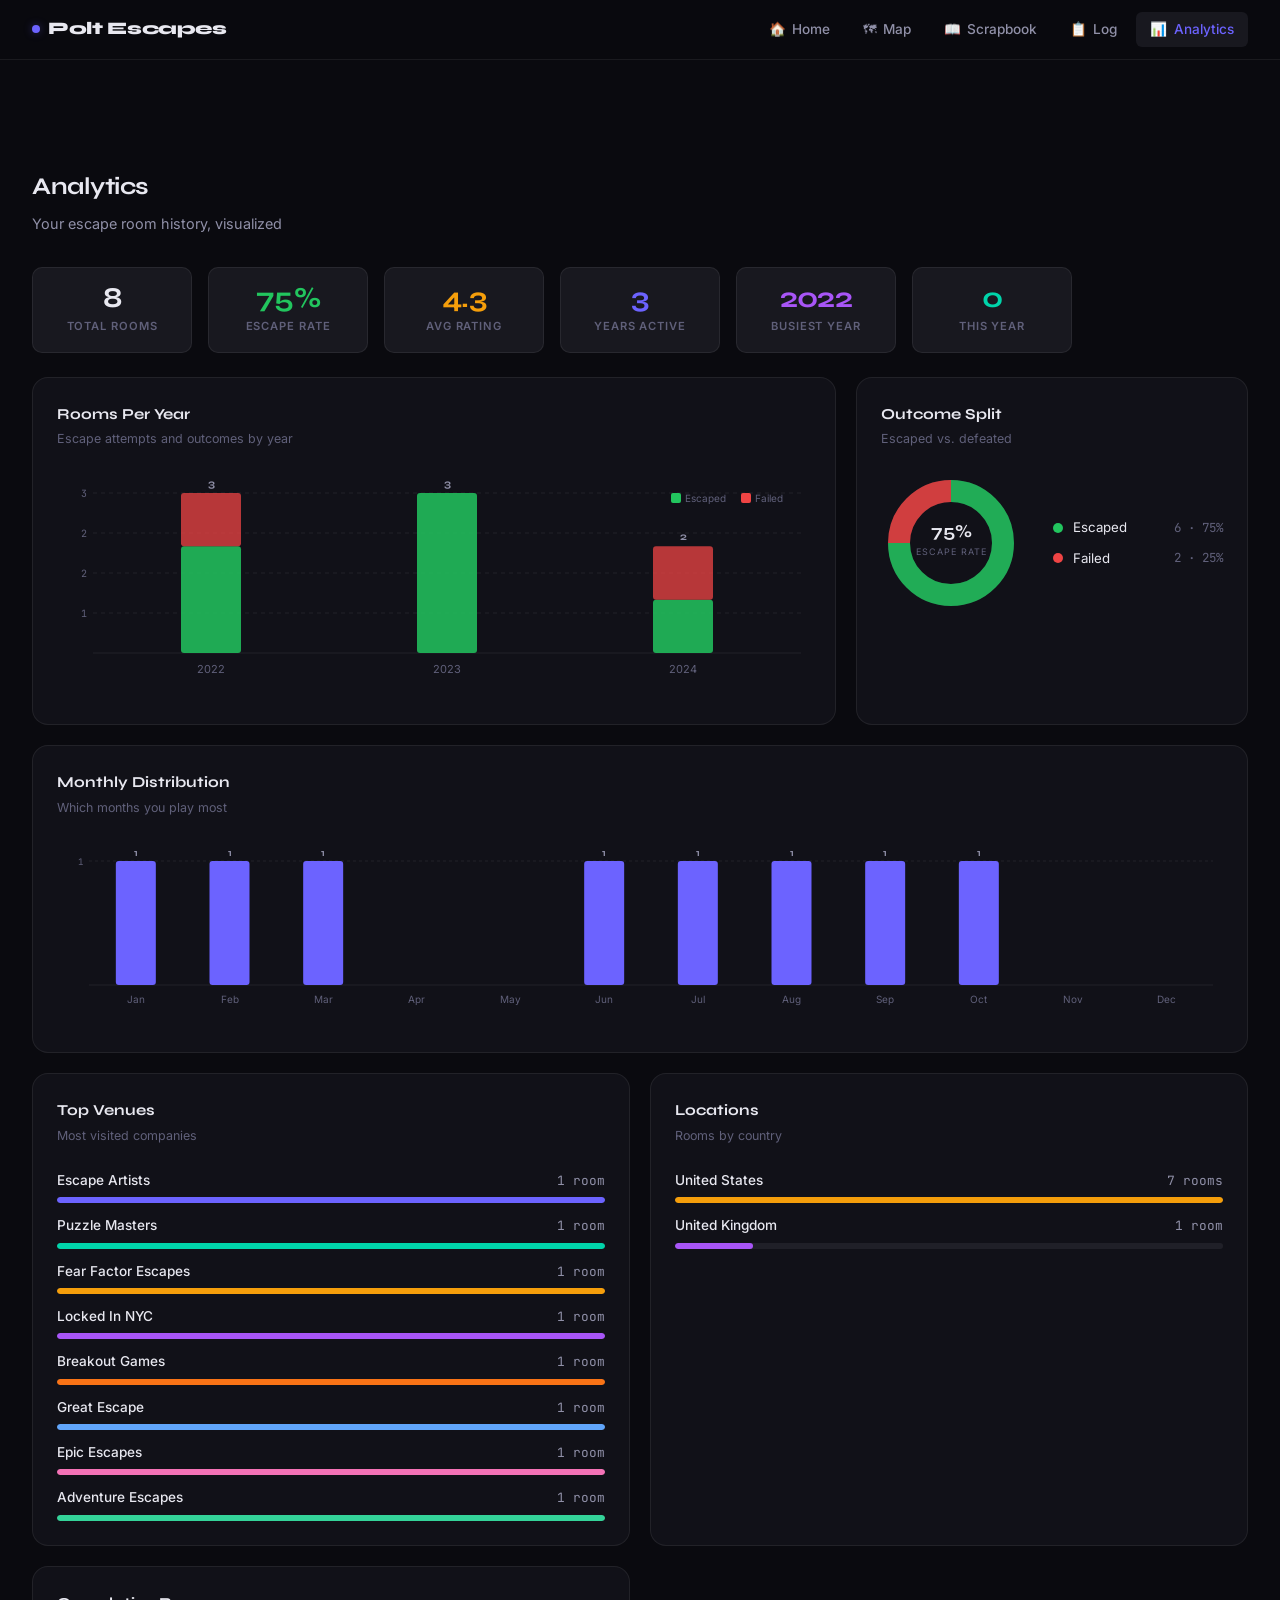
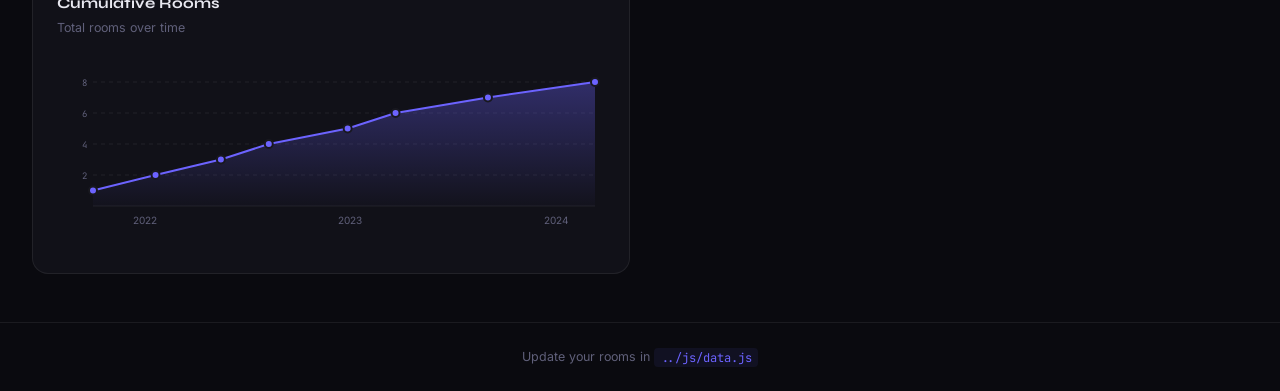
==== pages/analytics.html @ 58a402a4 "Tweak Difficulty" ====
<!DOCTYPE html>
<html lang="en">
<head>
  <meta charset="UTF-8">
  <meta name="viewport" content="width=device-width, initial-scale=1.0">
  <title>Analytics — The Escape Logs</title>
  <link rel="stylesheet" href="../css/style.css">
  <style>
    /* ── Layout ── */
    .analytics-grid {
      display: grid;
      grid-template-columns: repeat(12, 1fr);
      gap: 1.25rem;
    }

    .col-6  { grid-column: span 6; }
    .col-4  { grid-column: span 4; }
    .col-8  { grid-column: span 8; }
    .col-12 { grid-column: span 12; }

    @media (max-width: 960px) {
      .col-6, .col-4, .col-8 { grid-column: span 12; }
    }

    /* ── Chart card ── */
    .chart-card {
      background: var(--bg-1);
      border: 1px solid var(--border);
      border-radius: var(--radius-lg);
      padding: 1.5rem;
      overflow: hidden;
    }

    .chart-card-header {
      margin-bottom: 1.5rem;
    }

    .chart-card-title {
      font-family: 'Syne', sans-serif;
      font-size: 0.95rem;
      font-weight: 700;
      color: var(--text);
      margin-bottom: 0.2rem;
    }

    .chart-card-sub {
      font-size: 0.78rem;
      color: var(--text-3);
    }

    /* ── SVG charts ── */
    .chart-svg {
      width: 100%;
      overflow: visible;
    }

    /* ── Bar chart ── */
    .bar-group rect {
      transition: opacity 0.15s;
      cursor: pointer;
    }
    .bar-group:hover rect { opacity: 0.75; }

    /* ── Horizontal bar chart (rankings) ── */
    .rank-list { display: flex; flex-direction: column; gap: 0.75rem; }

    .rank-item { display: flex; flex-direction: column; gap: 0.35rem; }

    .rank-label-row {
      display: flex;
      justify-content: space-between;
      align-items: baseline;
    }

    .rank-name {
      font-size: 0.85rem;
      font-weight: 500;
      color: var(--text);
      white-space: nowrap;
      overflow: hidden;
      text-overflow: ellipsis;
      max-width: 70%;
    }

    .rank-value {
      font-family: 'JetBrains Mono', monospace;
      font-size: 0.8rem;
      color: var(--text-2);
      flex-shrink: 0;
    }

    .rank-track {
      height: 6px;
      background: var(--bg-3);
      border-radius: 99px;
      overflow: hidden;
    }

    .rank-fill {
      height: 100%;
      border-radius: 99px;
      transition: width 0.6s cubic-bezier(0.4, 0, 0.2, 1);
    }

    /* ── Stat highlight ── */
    .highlight-grid {
      display: grid;
      grid-template-columns: repeat(auto-fill, minmax(140px, 1fr));
      gap: 1rem;
    }

    .highlight-cell {
      background: var(--bg-2);
      border: 1px solid var(--border);
      border-radius: var(--radius);
      padding: 1rem;
      text-align: center;
    }

    .highlight-num {
      font-family: 'Syne', sans-serif;
      font-size: 1.8rem;
      font-weight: 700;
      letter-spacing: -0.03em;
      line-height: 1;
      margin-bottom: 0.3rem;
    }

    .highlight-label {
      font-size: 0.7rem;
      font-weight: 600;
      letter-spacing: 0.08em;
      text-transform: uppercase;
      color: var(--text-3);
    }

    /* ── Tooltip ── */
    .chart-tooltip {
      position: fixed;
      pointer-events: none;
      background: var(--bg-2);
      border: 1px solid var(--border-hi);
      border-radius: 8px;
      padding: 0.5rem 0.8rem;
      font-size: 0.8rem;
      color: var(--text);
      z-index: 9999;
      opacity: 0;
      transition: opacity 0.1s;
      white-space: nowrap;
      box-shadow: 0 8px 24px rgba(0,0,0,0.5);
    }

    .chart-tooltip.visible { opacity: 1; }
    .chart-tooltip .tt-label { color: var(--text-3); font-size: 0.72rem; margin-bottom: 0.2rem; }
    .chart-tooltip .tt-val { font-family: 'Syne', sans-serif; font-weight: 700; font-size: 1rem; }

    /* ── Donut chart ── */
    .donut-wrap {
      display: flex;
      align-items: center;
      gap: 2rem;
      flex-wrap: wrap;
    }

    .donut-svg { flex-shrink: 0; }

    .donut-legend { display: flex; flex-direction: column; gap: 0.6rem; flex: 1; }

    .legend-row {
      display: flex;
      align-items: center;
      gap: 0.6rem;
      font-size: 0.83rem;
    }

    .legend-dot {
      width: 10px; height: 10px;
      border-radius: 50%;
      flex-shrink: 0;
    }

    .legend-name { color: var(--text); flex: 1; }
    .legend-pct  { color: var(--text-3); font-family: 'JetBrains Mono', monospace; font-size: 0.78rem; }

    /* ── Heatmap ── */
    .heatmap-wrap { overflow-x: auto; }

    .heatmap-grid {
      display: grid;
      grid-template-columns: repeat(12, 1fr);
      gap: 6px;
    }

    .heatmap-cell {
      aspect-ratio: 1;
      border-radius: 4px;
      display: flex;
      align-items: center;
      justify-content: center;
      font-size: 0.65rem;
      font-weight: 600;
      color: transparent;
      transition: transform 0.15s;
      cursor: default;
      position: relative;
    }

    .heatmap-cell:hover { transform: scale(1.15); z-index: 2; }

    .heatmap-months {
      display: grid;
      grid-template-columns: repeat(12, 1fr);
      gap: 6px;
      margin-bottom: 0.5rem;
    }

    .heatmap-month-label {
      font-size: 0.65rem;
      font-weight: 600;
      letter-spacing: 0.05em;
      text-transform: uppercase;
      color: var(--text-3);
      text-align: center;
    }

    /* ── Streak ── */
    .streak-row {
      display: flex;
      gap: 0.4rem;
      align-items: center;
      flex-wrap: wrap;
      margin-top: 0.5rem;
    }

    .streak-badge {
      font-family: 'Syne', sans-serif;
      font-size: 1.5rem;
      font-weight: 700;
    }

    /* ── Line / area chart tooltip circles ── */
    .dot-hover {
      cursor: pointer;
      transition: r 0.1s;
    }
  </style>
</head>
<body>
<div class="page">
  <div style="padding-top:var(--nav-h);"></div>

  <div class="container">
    <section class="section">
      <div style="margin-bottom: 2rem;">
        <div class="section-title">Analytics</div>
        <div class="section-sub">Your escape room history, visualized</div>
      </div>

      <!-- Highlight stats row -->
      <div class="highlight-grid" id="highlights" style="margin-bottom:1.5rem;"></div>

      <div class="analytics-grid">

        <!-- Rooms per year (bar) -->
        <div class="chart-card col-8">
          <div class="chart-card-header">
            <div class="chart-card-title">Rooms Per Year</div>
            <div class="chart-card-sub">Escape attempts and outcomes by year</div>
          </div>
          <svg id="chart-year" class="chart-svg" height="220"></svg>
        </div>

        <!-- Outcome donut -->
        <div class="chart-card col-4">
          <div class="chart-card-header">
            <div class="chart-card-title">Outcome Split</div>
            <div class="chart-card-sub">Escaped vs. defeated</div>
          </div>
          <div class="donut-wrap" id="donut-wrap"></div>
        </div>

        <!-- Monthly distribution -->
        <div class="chart-card col-12">
          <div class="chart-card-header">
            <div class="chart-card-title">Monthly Distribution</div>
            <div class="chart-card-sub">Which months you play most</div>
          </div>
          <svg id="chart-month" class="chart-svg" height="180"></svg>
        </div>

        <!-- Top venues -->
        <div class="chart-card col-6">
          <div class="chart-card-header">
            <div class="chart-card-title">Top Venues</div>
            <div class="chart-card-sub">Most visited companies</div>
          </div>
          <div class="rank-list" id="rank-venues"></div>
        </div>

        <!-- Top countries -->
        <div class="chart-card col-6">
          <div class="chart-card-header">
            <div class="chart-card-title">Locations</div>
            <div class="chart-card-sub">Rooms by country</div>
          </div>
          <div class="rank-list" id="rank-countries"></div>
        </div>

        <!-- Difficulty breakdown -->
        <!-- <div class="chart-card col-6">
          <div class="chart-card-header">
            <div class="chart-card-title">Difficulty Breakdown</div>
            <div class="chart-card-sub">Escape rate by difficulty level</div>
          </div>
          <div id="diff-breakdown"></div>
        </div> -->

        <!-- Cumulative rooms area chart -->
        <div class="chart-card col-6">
          <div class="chart-card-header">
            <div class="chart-card-title">Cumulative Rooms</div>
            <div class="chart-card-sub">Total rooms over time</div>
          </div>
          <svg id="chart-cumulative" class="chart-svg" height="180"></svg>
        </div>

      </div>
    </section>
  </div>
</div>

<!-- Shared tooltip -->
<div class="chart-tooltip" id="tooltip">
  <div class="tt-label" id="tt-label"></div>
  <div class="tt-val" id="tt-val"></div>
</div>

<footer>
  Update your rooms in <code>../js/data.js</code>
</footer>

<script src="../js/data.js"></script>
<script src="../js/nav.js"></script>
<script src="../js/utils.js"></script>
<script>
injectNav('../');

/* ── Colour palette ── */
const C = {
  accent:  '#6c63ff',
  success: '#22c55e',
  fail:    '#ef4444',
  gold:    '#f59e0b',
  teal:    '#00d4aa',
  purple:  '#a855f7',
  orange:  '#f97316',
  bg2:     '#18181f',
  bg3:     '#202028',
  border:  'rgba(255,255,255,0.07)',
  text:    '#e8e8f0',
  text2:   '#9090a8',
  text3:   '#60607a',
};

const MONTH_NAMES = ['Jan','Feb','Mar','Apr','May','Jun','Jul','Aug','Sep','Oct','Nov','Dec'];
const DIFF_ORDER  = ['easy','medium','hard','expert'];
const DIFF_COLORS = { easy: C.success, medium: C.gold, hard: C.orange, expert: C.fail };

/* ── Tooltip helpers ── */
const tooltip = document.getElementById('tooltip');
const ttLabel = document.getElementById('tt-label');
const ttVal   = document.getElementById('tt-val');

function showTip(e, label, val) {
  ttLabel.textContent = label;
  ttVal.textContent   = val;
  tooltip.classList.add('visible');
  moveTip(e);
}

function moveTip(e) {
  const x = e.clientX + 14, y = e.clientY - 40;
  tooltip.style.left = x + 'px';
  tooltip.style.top  = y + 'px';
}

function hideTip() { tooltip.classList.remove('visible'); }

document.addEventListener('mousemove', e => { if (tooltip.classList.contains('visible')) moveTip(e); });

/* ── SVG helpers ── */
const SVG_NS = 'http://www.w3.org/2000/svg';
function el(tag, attrs = {}, parent) {
  const e = document.createElementNS(SVG_NS, tag);
  Object.entries(attrs).forEach(([k, v]) => e.setAttribute(k, v));
  if (parent) parent.appendChild(e);
  return e;
}

function svgText(parent, x, y, text, style = {}) {
  const t = el('text', { x, y, ...style }, parent);
  t.textContent = text;
  return t;
}

/* ── Derived data ── */
const sorted = [...ROOMS].sort((a, b) => a.date.localeCompare(b.date));

// Per year
const byYear = {};
sorted.forEach(r => {
  const y = r.date.slice(0, 4);
  if (!byYear[y]) byYear[y] = { total: 0, escaped: 0, failed: 0 };
  byYear[y].total++;
  byYear[y][r.outcome]++;
});
const years = Object.keys(byYear).sort();

// Per month (aggregate across all years)
const byMonth = Array(12).fill(0);
ROOMS.forEach(r => { byMonth[parseInt(r.date.slice(5, 7)) - 1]++; });

// Top venues
const byVenue = {};
ROOMS.forEach(r => { byVenue[r.venue] = (byVenue[r.venue] || 0) + 1; });
const topVenues = Object.entries(byVenue).sort((a, b) => b[1] - a[1]);

// Top countries
const byCountry = {};
ROOMS.forEach(r => { byCountry[r.country] = (byCountry[r.country] || 0) + 1; });
const topCountries = Object.entries(byCountry).sort((a, b) => b[1] - a[1]);

// Difficulty
const byDiff = {};
ROOMS.forEach(r => {
  const d = r.difficulty || 'unknown';
  if (!byDiff[d]) byDiff[d] = { total: 0, escaped: 0 };
  byDiff[d].total++;
  if (r.outcome === 'escaped') byDiff[d].escaped++;
});

// Cumulative
const cumulative = [];
let cum = 0;
sorted.forEach(r => { cum++; cumulative.push({ date: r.date, cum, name: r.name }); });

/* ── HIGHLIGHTS ── */
function buildHighlights() {
  const total   = ROOMS.length;
  const escaped = ROOMS.filter(r => r.outcome === 'escaped').length;
  const ratings = ROOMS.filter(r => r.rating);
  const avgR    = ratings.length
    ? (ratings.reduce((s, r) => s + r.rating, 0) / ratings.length).toFixed(1) : '—';
  const bestY   = years.reduce((b, y) => byYear[y].total > (byYear[b]?.total || 0) ? y : b, years[0]);
  const favVenue = topVenues[0]?.[0] || '—';
  const thisYear = byYear[new Date().getFullYear()]?.total || 0;

  document.getElementById('highlights').innerHTML = [
    { num: total,                    lbl: 'Total Rooms',    color: C.text },
    { num: `${Math.round(escaped/total*100)}%`, lbl: 'Escape Rate', color: C.success },
    { num: avgR,                     lbl: 'Avg Rating',     color: C.gold },
    { num: years.length,             lbl: 'Years Active',   color: C.accent },
    { num: bestY,                    lbl: 'Busiest Year',   color: C.purple },
    { num: thisYear,                 lbl: 'This Year',      color: C.teal },
  ].map(({ num, lbl, color }) => `
    <div class="highlight-cell">
      <div class="highlight-num" style="color:${color}">${num}</div>
      <div class="highlight-label">${lbl}</div>
    </div>
  `).join('');
}

/* ── ROOMS PER YEAR bar chart ── */
function buildYearChart() {
  const svg   = document.getElementById('chart-year');
  const W     = svg.parentElement.clientWidth - 48; // 1.5rem padding each side
  const H     = 220;
  const pad   = { top: 20, right: 10, bottom: 40, left: 36 };
  const inner = { w: W - pad.left - pad.right, h: H - pad.top - pad.bottom };

  svg.setAttribute('viewBox', `0 0 ${W} ${H}`);
  svg.innerHTML = '';

  const maxVal = Math.max(...Object.values(byYear).map(d => d.total));
  const bw     = Math.min(60, (inner.w / years.length) * 0.55);
  const gap    = inner.w / years.length;

  // Gridlines
  for (let i = 0; i <= 4; i++) {
    const y = pad.top + inner.h - (i / 4) * inner.h;
    el('line', { x1: pad.left, y1: y, x2: pad.left + inner.w, y2: y,
      stroke: C.border, 'stroke-width': 1, 'stroke-dasharray': i === 0 ? '' : '4 4' }, svg);
    if (i > 0) svgText(svg, pad.left - 6, y + 4,
      Math.round((i / 4) * maxVal),
      { fill: C.text3, 'font-size': 10, 'text-anchor': 'end', 'font-family': 'JetBrains Mono, monospace' });
  }

  // Bars
  years.forEach((year, i) => {
    const d   = byYear[year];
    const cx  = pad.left + gap * i + gap / 2;

    // Escaped bar
    const escH = (d.escaped / maxVal) * inner.h;
    const escY = pad.top + inner.h - escH;
    const escRect = el('rect', {
      x: cx - bw / 2, y: escY, width: bw, height: escH || 0,
      fill: C.success, rx: 3, opacity: 0.85,
    }, svg);

    // Failed overlay (stacked on top visually as a different-coloured top segment)
    if (d.failed > 0) {
      const failH = (d.failed / maxVal) * inner.h;
      const failY = escY - failH;
      const failRect = el('rect', {
        x: cx - bw / 2, y: failY, width: bw, height: failH,
        fill: C.fail, rx: 3, opacity: 0.75,
      }, svg);
      failRect.addEventListener('mouseenter', e => showTip(e, `${year} — Failed`, d.failed));
      failRect.addEventListener('mouseleave', hideTip);
    }

    // Total label
    svgText(svg, cx, escY - (d.failed > 0 ? (d.failed / maxVal) * inner.h : 0) - 6,
      d.total, { fill: C.text2, 'font-size': 11, 'text-anchor': 'middle', 'font-family': 'Syne, sans-serif', 'font-weight': 700 });

    // Year label
    svgText(svg, cx, pad.top + inner.h + 20, year,
      { fill: C.text3, 'font-size': 11, 'text-anchor': 'middle', 'font-family': 'Inter, sans-serif' });

    escRect.addEventListener('mouseenter', e => showTip(e, `${year}`, `${d.escaped} escaped · ${d.failed} failed`));
    escRect.addEventListener('mouseleave', hideTip);
  });

  // Legend
  const lx = pad.left + inner.w - 130;
  const ly = pad.top;
  el('rect', { x: lx, y: ly, width: 10, height: 10, fill: C.success, rx: 2 }, svg);
  svgText(svg, lx + 14, ly + 9, 'Escaped', { fill: C.text3, 'font-size': 10, 'font-family': 'Inter' });
  el('rect', { x: lx + 70, y: ly, width: 10, height: 10, fill: C.fail, rx: 2 }, svg);
  svgText(svg, lx + 84, ly + 9, 'Failed', { fill: C.text3, 'font-size': 10, 'font-family': 'Inter' });
}

/* ── OUTCOME DONUT ── */
function buildDonut() {
  const escaped = ROOMS.filter(r => r.outcome === 'escaped').length;
  const failed  = ROOMS.length - escaped;
  const total   = ROOMS.length;
  const size    = 140;
  const cx = size / 2, cy = size / 2, r = 52, stroke = 22;

  const slices = [
    { val: escaped, color: C.success, label: 'Escaped' },
    { val: failed,  color: C.fail,    label: 'Failed'  },
  ];

  const circ = 2 * Math.PI * r;
  let offset = -Math.PI / 2; // start at top

  let paths = '';
  slices.forEach(s => {
    const frac  = s.val / total;
    const angle = frac * 2 * Math.PI;
    const x1 = cx + r * Math.cos(offset);
    const y1 = cy + r * Math.sin(offset);
    const x2 = cx + r * Math.cos(offset + angle);
    const y2 = cy + r * Math.sin(offset + angle);
    const large = angle > Math.PI ? 1 : 0;
    const d = `M ${x1} ${y1} A ${r} ${r} 0 ${large} 1 ${x2} ${y2}`;

    paths += `<path d="${d}" fill="none" stroke="${s.color}" stroke-width="${stroke}"
      stroke-linecap="butt" opacity="0.85"
      onmouseenter="showTip(event,'${s.label}','${s.val} (${Math.round(frac*100)}%)')"
      onmouseleave="hideTip()" style="cursor:pointer"/>`;
    offset += angle;
  });

  const svg = `<svg class="donut-svg" width="${size}" height="${size}" viewBox="0 0 ${size} ${size}">
    <circle cx="${cx}" cy="${cy}" r="${r}" fill="none" stroke="${C.bg3}" stroke-width="${stroke}"/>
    ${paths}
    <text x="${cx}" y="${cy - 6}" text-anchor="middle" fill="${C.text}"
      font-family="Syne,sans-serif" font-size="18" font-weight="700">${Math.round(escaped/total*100)}%</text>
    <text x="${cx}" y="${cy + 12}" text-anchor="middle" fill="${C.text3}"
      font-family="Inter,sans-serif" font-size="9" letter-spacing="1">ESCAPE RATE</text>
  </svg>`;

  const legend = slices.map(s => `
    <div class="legend-row">
      <div class="legend-dot" style="background:${s.color}"></div>
      <span class="legend-name">${s.label}</span>
      <span class="legend-pct">${s.val} · ${Math.round(s.val/total*100)}%</span>
    </div>
  `).join('');

  document.getElementById('donut-wrap').innerHTML = svg + `<div class="donut-legend">${legend}</div>`;
}

/* ── MONTHLY DISTRIBUTION bar ── */
function buildMonthChart() {
  const svg   = document.getElementById('chart-month');
  const W     = svg.parentElement.clientWidth - 48;
  const H     = 180;
  const pad   = { top: 20, right: 10, bottom: 36, left: 32 };
  const inner = { w: W - pad.left - pad.right, h: H - pad.top - pad.bottom };

  svg.setAttribute('viewBox', `0 0 ${W} ${H}`);
  svg.innerHTML = '';

  const maxM = Math.max(...byMonth, 1);
  const bw   = Math.min(40, (inner.w / 12) * 0.65);
  const gap  = inner.w / 12;

  // Gridlines
  for (let i = 0; i <= maxM; i++) {
    const y = pad.top + inner.h - (i / maxM) * inner.h;
    el('line', { x1: pad.left, y1: y, x2: pad.left + inner.w, y2: y,
      stroke: C.border, 'stroke-width': 1, 'stroke-dasharray': i === 0 ? '' : '3 3' }, svg);
    if (i > 0) svgText(svg, pad.left - 6, y + 4, i,
      { fill: C.text3, 'font-size': 9, 'text-anchor': 'end', 'font-family': 'JetBrains Mono, monospace' });
  }

  byMonth.forEach((count, mi) => {
    const cx  = pad.left + gap * mi + gap / 2;
    const bh  = (count / maxM) * inner.h;
    const by_ = pad.top + inner.h - bh;

    // Gradient-style: more rooms = more saturated
    const alpha = 0.3 + 0.7 * (count / maxM);
    const rect  = el('rect', {
      x: cx - bw / 2, y: by_, width: bw, height: bh || 0,
      fill: C.accent, rx: 3, opacity: alpha,
    }, svg);

    if (count > 0) {
      svgText(svg, cx, by_ - 5, count,
        { fill: C.text2, 'font-size': 10, 'text-anchor': 'middle', 'font-family': 'Syne, sans-serif', 'font-weight': 700 });
    }

    svgText(svg, cx, pad.top + inner.h + 18, MONTH_NAMES[mi],
      { fill: C.text3, 'font-size': 10, 'text-anchor': 'middle', 'font-family': 'Inter, sans-serif' });

    rect.addEventListener('mouseenter', e => showTip(e, MONTH_NAMES[mi], `${count} room${count !== 1 ? 's' : ''}`));
    rect.addEventListener('mouseleave', hideTip);
  });
}

/* ── RANK LIST (venues + countries) ── */
function buildRankList(containerId, data, colorFn) {
  const max = data[0]?.[1] || 1;
  document.getElementById(containerId).innerHTML = data.slice(0, 8).map(([name, count], i) => {
    const pct  = (count / max) * 100;
    const color = colorFn(i, name);
    return `
    <div class="rank-item">
      <div class="rank-label-row">
        <span class="rank-name" title="${name}">${name}</span>
        <span class="rank-value">${count} room${count !== 1 ? 's' : ''}</span>
      </div>
      <div class="rank-track">
        <div class="rank-fill" style="width:${pct}%;background:${color};"></div>
      </div>
    </div>`;
  }).join('');
}

/* ── DIFFICULTY BREAKDOWN ── */
function buildDiffBreakdown() {
  const diffs = DIFF_ORDER.filter(d => byDiff[d]);

  document.getElementById('diff-breakdown').innerHTML = `
    <div style="display:flex;flex-direction:column;gap:1rem;">
      ${diffs.map(d => {
        const data   = byDiff[d];
        const rate   = Math.round((data.escaped / data.total) * 100);
        const color  = DIFF_COLORS[d];
        return `
        <div>
          <div style="display:flex;justify-content:space-between;align-items:center;margin-bottom:0.4rem;">
            <div style="display:flex;align-items:center;gap:0.6rem;">
              <span class="badge badge-diff-${d}">${d}</span>
              <span style="font-size:0.82rem;color:var(--text-2);">${data.total} room${data.total !== 1 ? 's' : ''}</span>
            </div>
            <span style="font-family:'JetBrains Mono',monospace;font-size:0.82rem;color:${color};">${rate}% escaped</span>
          </div>
          <div class="rank-track" style="height:8px;">
            <div class="rank-fill" style="width:${rate}%;background:${color};"></div>
          </div>
        </div>`;
      }).join('')}
    </div>`;
}

/* ── CUMULATIVE AREA CHART ── */
function buildCumulative() {
  if (cumulative.length < 2) return;

  const svg   = document.getElementById('chart-cumulative');
  const W     = svg.parentElement.clientWidth - 48;
  const H     = 180;
  const pad   = { top: 20, right: 10, bottom: 36, left: 36 };
  const inner = { w: W - pad.left - pad.right, h: H - pad.top - pad.bottom };

  svg.setAttribute('viewBox', `0 0 ${W} ${H}`);
  svg.innerHTML = '';

  const dates   = cumulative.map(p => new Date(p.date + 'T12:00:00').getTime());
  const minDate = dates[0], maxDate = dates[dates.length - 1];
  const maxCum  = cumulative[cumulative.length - 1].cum;
  const dateRange = maxDate - minDate || 1;

  function px(d) { return pad.left + ((d - minDate) / dateRange) * inner.w; }
  function py(v) { return pad.top + inner.h - (v / maxCum) * inner.h; }

  // Gridlines
  for (let i = 0; i <= 4; i++) {
    const y = pad.top + inner.h - (i / 4) * inner.h;
    el('line', { x1: pad.left, y1: y, x2: pad.left + inner.w, y2: y,
      stroke: C.border, 'stroke-width': 1, 'stroke-dasharray': i === 0 ? '' : '4 4' }, svg);
    if (i > 0) svgText(svg, pad.left - 6, y + 4,
      Math.round((i / 4) * maxCum),
      { fill: C.text3, 'font-size': 9, 'text-anchor': 'end', 'font-family': 'JetBrains Mono, monospace' });
  }

  // Area path
  const pts = cumulative.map((p, i) => `${px(dates[i])},${py(p.cum)}`).join(' ');
  const firstX = px(dates[0]), lastX = px(dates[dates.length - 1]);
  const baseY  = pad.top + inner.h;

  const areaD = `M ${firstX} ${baseY} L ${firstX} ${py(cumulative[0].cum)} L ${pts.split(' ').slice(1).join(' ')} L ${lastX} ${baseY} Z`;

  // Gradient def
  const defs = el('defs', {}, svg);
  const grad = el('linearGradient', { id: 'cumGrad', x1: 0, y1: 0, x2: 0, y2: 1 }, defs);
  el('stop', { offset: '0%',   'stop-color': C.accent, 'stop-opacity': 0.35 }, grad);
  el('stop', { offset: '100%', 'stop-color': C.accent, 'stop-opacity': 0.02 }, grad);

  el('path', { d: areaD, fill: 'url(#cumGrad)' }, svg);

  // Line
  const lineD = `M ${firstX} ${py(cumulative[0].cum)} L ${pts.split(' ').slice(1).join(' ')}`;
  el('path', { d: lineD, fill: 'none', stroke: C.accent, 'stroke-width': 2, 'stroke-linejoin': 'round' }, svg);

  // Dots + tooltips
  cumulative.forEach((p, i) => {
    const x = px(dates[i]), y = py(p.cum);
    const dot = el('circle', { cx: x, cy: y, r: 4, fill: C.accent, stroke: C.bg2, 'stroke-width': 2, class: 'dot-hover' }, svg);
    dot.addEventListener('mouseenter', e => showTip(e, p.name, `Room #${p.cum} · ${formatDate(p.date)}`));
    dot.addEventListener('mouseleave', hideTip);
  });

  // X-axis year labels
  years.forEach(year => {
    const yearDate = new Date(`${year}-06-15`).getTime();
    if (yearDate < minDate || yearDate > maxDate) return;
    const x = px(yearDate);
    svgText(svg, x, pad.top + inner.h + 18, year,
      { fill: C.text3, 'font-size': 10, 'text-anchor': 'middle', 'font-family': 'Inter, sans-serif' });
  });
}

/* ── Color functions for rank lists ── */
const PALETTE = [C.accent, C.teal, C.gold, C.purple, C.orange, '#60a5fa', '#f472b6', '#34d399'];
function colorByIndex(i) { return PALETTE[i % PALETTE.length]; }

/* ── Build everything ── */
function buildAll() {
  buildHighlights();
  buildYearChart();
  buildDonut();
  buildMonthChart();
  buildRankList('rank-venues',    topVenues,    i => colorByIndex(i));
  buildRankList('rank-countries', topCountries, i => colorByIndex(i + 2));
  // buildDiffBreakdown();
  buildCumulative();
}

buildAll();

// Redraw SVG charts on resize
let resizeTimer;
window.addEventListener('resize', () => {
  clearTimeout(resizeTimer);
  resizeTimer = setTimeout(() => {
    buildYearChart();
    buildMonthChart();
    buildCumulative();
  }, 150);
});
</script>
</body>
</html>
---- css/style.css ----
@import url('https://fonts.googleapis.com/css2?family=Inter:wght@300;400;500;600;700&family=Syne:wght@600;700;800&family=JetBrains+Mono:wght@400;500&display=swap');

/* ===================== TOKENS ===================== */
:root {
  --bg:          #0a0a0f;
  --bg-1:        #111118;
  --bg-2:        #18181f;
  --bg-3:        #202028;
  --border:      rgba(255,255,255,0.07);
  --border-hi:   rgba(255,255,255,0.14);
  --text:        #e8e8f0;
  --text-2:      #9090a8;
  --text-3:      #60607a;
  --accent:      #6c63ff;
  --accent-glow: rgba(108,99,255,0.35);
  --accent-2:    #00d4aa;
  --success:     #22c55e;
  --fail:        #ef4444;
  --gold:        #f59e0b;
  --nav-h:       60px;
  --radius:      10px;
  --radius-lg:   16px;
  --transition:  0.18s ease;
}

/* ===================== RESET ===================== */
*, *::before, *::after { box-sizing: border-box; margin: 0; padding: 0; }
html { scroll-behavior: smooth; }
body {
  background: var(--bg);
  color: var(--text);
  font-family: 'Inter', system-ui, sans-serif;
  font-size: 15px;
  line-height: 1.6;
  min-height: 100vh;
  -webkit-font-smoothing: antialiased;
}
a { color: inherit; text-decoration: none; }
img { display: block; max-width: 100%; }
button { cursor: pointer; font-family: inherit; }

/* ===================== SCROLLBAR ===================== */
::-webkit-scrollbar { width: 6px; height: 6px; }
::-webkit-scrollbar-track { background: var(--bg-1); }
::-webkit-scrollbar-thumb { background: var(--bg-3); border-radius: 99px; }

/* ===================== NAV ===================== */
.nav {
  position: fixed;
  top: 0; left: 0; right: 0;
  height: var(--nav-h);
  background: rgba(10,10,15,0.85);
  backdrop-filter: blur(16px);
  -webkit-backdrop-filter: blur(16px);
  border-bottom: 1px solid var(--border);
  z-index: 1000;
  display: flex;
  align-items: center;
  padding: 0 2rem;
  gap: 2rem;
}

.nav-logo {
  font-family: 'Syne', sans-serif;
  font-weight: 800;
  font-size: 1.1rem;
  letter-spacing: -0.02em;
  color: var(--text);
  display: flex;
  align-items: center;
  gap: 0.5rem;
  margin-right: auto;
}

.nav-logo .dot {
  width: 8px; height: 8px;
  border-radius: 50%;
  background: var(--accent);
  box-shadow: 0 0 8px var(--accent-glow);
}

.nav-links {
  display: flex;
  gap: 0.25rem;
  list-style: none;
}

.nav-links a {
  display: flex;
  align-items: center;
  gap: 0.4rem;
  padding: 0.4rem 0.9rem;
  border-radius: 6px;
  font-size: 0.85rem;
  font-weight: 500;
  color: var(--text-2);
  transition: color var(--transition), background var(--transition);
}

.nav-links a:hover,
.nav-links a.active {
  color: var(--text);
  background: var(--bg-2);
}

.nav-links a.active {
  color: var(--accent);
}

/* ===================== PAGE WRAPPER ===================== */
.page {
  padding-top: var(--nav-h);
  min-height: 100vh;
}

/* ===================== HERO ===================== */
.hero {
  padding: 5rem 2rem 3rem;
  text-align: center;
  position: relative;
  overflow: hidden;
}

.hero::before {
  content: '';
  position: absolute;
  top: -100px; left: 50%; transform: translateX(-50%);
  width: 600px; height: 400px;
  background: radial-gradient(ellipse, rgba(108,99,255,0.12) 0%, transparent 70%);
  pointer-events: none;
}

.hero-eyebrow {
  display: inline-flex;
  align-items: center;
  gap: 0.5rem;
  font-size: 0.75rem;
  font-weight: 600;
  letter-spacing: 0.12em;
  text-transform: uppercase;
  color: var(--accent);
  margin-bottom: 1.2rem;
  padding: 0.3rem 0.8rem;
  border: 1px solid rgba(108,99,255,0.3);
  border-radius: 99px;
  background: rgba(108,99,255,0.06);
}

.hero h1 {
  font-family: 'Syne', sans-serif;
  font-weight: 800;
  font-size: clamp(2.5rem, 7vw, 5rem);
  letter-spacing: -0.03em;
  line-height: 1.05;
  background: linear-gradient(135deg, #fff 0%, #9090c8 100%);
  -webkit-background-clip: text;
  -webkit-text-fill-color: transparent;
  background-clip: text;
  margin-bottom: 1rem;
}

.hero p {
  font-size: 1.05rem;
  color: var(--text-2);
  max-width: 480px;
  margin: 0 auto 2.5rem;
}

/* ===================== STATS ROW ===================== */
.stats-row {
  display: flex;
  justify-content: center;
  gap: 1px;
  background: var(--border);
  border: 1px solid var(--border);
  border-radius: var(--radius-lg);
  overflow: hidden;
  max-width: 800px;
  margin: 0 auto;
}

.stat-cell {
  flex: 1;
  padding: 1.2rem 1rem;
  text-align: center;
  background: var(--bg-1);
  min-width: 100px;
}

.stat-cell .num {
  font-family: 'Syne', sans-serif;
  font-size: 2rem;
  font-weight: 700;
  letter-spacing: -0.03em;
  color: var(--text);
  line-height: 1;
  margin-bottom: 0.2rem;
}

.stat-cell .num.accent { color: var(--accent); }
.stat-cell .num.success { color: var(--success); }
.stat-cell .num.fail { color: var(--fail); }

.stat-cell .lbl {
  font-size: 0.7rem;
  font-weight: 500;
  letter-spacing: 0.08em;
  text-transform: uppercase;
  color: var(--text-3);
}

/* ===================== CONTAINER ===================== */
.container {
  max-width: 1280px;
  margin: 0 auto;
  padding: 0 2rem;
}

/* ===================== SECTION ===================== */
.section { padding: 3rem 0; }

.section-title {
  font-family: 'Syne', sans-serif;
  font-size: 1.5rem;
  font-weight: 700;
  letter-spacing: -0.02em;
  color: var(--text);
  margin-bottom: 0.35rem;
}

.section-sub {
  font-size: 0.9rem;
  color: var(--text-2);
  margin-bottom: 2rem;
}

/* ===================== CARDS ===================== */
.card {
  background: var(--bg-1);
  border: 1px solid var(--border);
  border-radius: var(--radius-lg);
  overflow: hidden;
  transition: border-color var(--transition), transform var(--transition), box-shadow var(--transition);
}

.card:hover {
  border-color: var(--border-hi);
  transform: translateY(-2px);
  box-shadow: 0 12px 40px rgba(0,0,0,0.4);
}

.card-img {
  width: 100%; height: 180px;
  object-fit: cover;
  background: var(--bg-3);
  display: flex;
  align-items: center;
  justify-content: center;
  font-size: 2.5rem;
  color: var(--text-3);
  letter-spacing: 0;
}

.card-content { padding: 1.2rem; }

.card-meta {
  display: flex;
  align-items: center;
  gap: 0.5rem;
  margin-bottom: 0.6rem;
  flex-wrap: wrap;
}

.card-title-text {
  font-weight: 600;
  font-size: 1rem;
  margin-bottom: 0.15rem;
  color: var(--text);
}

.card-venue {
  font-size: 0.82rem;
  color: var(--text-2);
  margin-bottom: 0.8rem;
}

.card-review {
  font-size: 0.85rem;
  color: var(--text-2);
  line-height: 1.55;
  margin-bottom: 0.8rem;
  display: -webkit-box;
  -webkit-line-clamp: 3;
  -webkit-box-orient: vertical;
  overflow: hidden;
}

.card-crew {
  font-size: 0.78rem;
  color: var(--text-3);
}

/* ===================== BADGES ===================== */
.badge {
  display: inline-flex;
  align-items: center;
  gap: 0.25rem;
  font-size: 0.68rem;
  font-weight: 600;
  letter-spacing: 0.06em;
  text-transform: uppercase;
  padding: 0.2rem 0.55rem;
  border-radius: 99px;
  border: 1px solid transparent;
  line-height: 1.4;
}

.badge-escaped {
  color: var(--success);
  background: rgba(34,197,94,0.1);
  border-color: rgba(34,197,94,0.2);
}

.badge-failed {
  color: var(--fail);
  background: rgba(239,68,68,0.1);
  border-color: rgba(239,68,68,0.2);
}

.badge-time {
  color: var(--text-2);
  background: var(--bg-3);
  border-color: var(--border);
  font-family: 'JetBrains Mono', monospace;
  font-size: 0.7rem;
}

.badge-diff-easy   { color: var(--success); background: rgba(34,197,94,0.08); border-color: rgba(34,197,94,0.15); }
.badge-diff-medium { color: var(--gold);    background: rgba(245,158,11,0.08); border-color: rgba(245,158,11,0.15); }
.badge-diff-hard   { color: #f97316;        background: rgba(249,115,22,0.08); border-color: rgba(249,115,22,0.15); }
.badge-diff-expert { color: var(--fail);    background: rgba(239,68,68,0.08);  border-color: rgba(239,68,68,0.15); }

.badge-loc {
  color: var(--accent);
  background: rgba(108,99,255,0.08);
  border-color: rgba(108,99,255,0.2);
}

/* ===================== STARS ===================== */
.stars { color: var(--gold); font-size: 0.8rem; letter-spacing: 0.05em; }
.stars .off { color: var(--bg-3); }

/* ===================== FILTERS ===================== */
.filters-bar {
  display: flex;
  gap: 0.75rem;
  flex-wrap: wrap;
  align-items: center;
  padding: 1rem 1.25rem;
  background: var(--bg-1);
  border: 1px solid var(--border);
  border-radius: var(--radius);
  margin-bottom: 1.5rem;
}

.filter-group {
  display: flex;
  align-items: center;
  gap: 0.5rem;
}

.filter-label {
  font-size: 0.72rem;
  font-weight: 600;
  letter-spacing: 0.08em;
  text-transform: uppercase;
  color: var(--text-3);
  white-space: nowrap;
}

.filter-input,
.filter-select {
  background: var(--bg-2);
  border: 1px solid var(--border);
  border-radius: 6px;
  color: var(--text);
  font-family: 'Inter', sans-serif;
  font-size: 0.85rem;
  padding: 0.4rem 0.7rem;
  outline: none;
  transition: border-color var(--transition);
  appearance: none;
}

.filter-select {
  padding-right: 1.8rem;
  background-image: url("data:image/svg+xml,%3Csvg xmlns='http://www.w3.org/2000/svg' width='10' height='6'%3E%3Cpath d='M0 0l5 6 5-6z' fill='%2360607a'/%3E%3C/svg%3E");
  background-repeat: no-repeat;
  background-position: right 0.6rem center;
  cursor: pointer;
}

.filter-input:focus, .filter-select:focus {
  border-color: var(--accent);
  box-shadow: 0 0 0 3px var(--accent-glow);
}

.filter-input { min-width: 200px; }

.filter-count {
  margin-left: auto;
  font-size: 0.78rem;
  color: var(--text-3);
  font-variant-numeric: tabular-nums;
}

/* ===================== TABLE ===================== */
.table-wrap { overflow-x: auto; border-radius: var(--radius); border: 1px solid var(--border); }

table { width: 100%; border-collapse: collapse; }

thead {
  background: var(--bg-2);
  border-bottom: 1px solid var(--border);
}

th {
  font-size: 0.7rem;
  font-weight: 600;
  letter-spacing: 0.1em;
  text-transform: uppercase;
  color: var(--text-3);
  padding: 0.75rem 1.1rem;
  text-align: left;
  white-space: nowrap;
  cursor: pointer;
  user-select: none;
  transition: color var(--transition);
}

th:hover { color: var(--text); }
th.sort-asc::after  { content: '  ↑'; }
th.sort-desc::after { content: '  ↓'; }

td {
  padding: 0.85rem 1.1rem;
  border-bottom: 1px solid var(--border);
  font-size: 0.9rem;
  vertical-align: middle;
}

tr:last-child td { border-bottom: none; }
tr:hover td { background: rgba(255,255,255,0.02); }

.td-room strong { display: block; font-weight: 500; margin-bottom: 0.1rem; }
.td-room span { font-size: 0.8rem; color: var(--text-2); font-style: italic; }
.td-date { font-family: 'JetBrains Mono', monospace; font-size: 0.8rem; color: var(--text-2); white-space: nowrap; }
.td-loc { font-size: 0.82rem; color: var(--text-2); }
.td-time { font-family: 'JetBrains Mono', monospace; font-size: 0.82rem; }

/* ===================== GRID LAYOUTS ===================== */
.grid-3 {
  display: grid;
  grid-template-columns: repeat(auto-fill, minmax(300px, 1fr));
  gap: 1.25rem;
}

/* ===================== EMPTY STATE ===================== */
.empty {
  text-align: center;
  padding: 4rem 2rem;
  color: var(--text-3);
}

.empty .icon { font-size: 2.5rem; margin-bottom: 1rem; opacity: 0.4; }
.empty p { font-size: 0.9rem; }

/* ===================== CHIP TAGS ===================== */
.tags { display: flex; gap: 0.4rem; flex-wrap: wrap; }

/* ===================== DIVIDER ===================== */
.divider {
  border: none;
  border-top: 1px solid var(--border);
  margin: 2.5rem 0;
}

/* ===================== FOOTER ===================== */
footer {
  border-top: 1px solid var(--border);
  padding: 1.5rem 2rem;
  text-align: center;
  font-size: 0.78rem;
  color: var(--text-3);
}

footer code {
  font-family: 'JetBrains Mono', monospace;
  color: var(--accent);
  background: rgba(108,99,255,0.08);
  padding: 0.1rem 0.4rem;
  border-radius: 4px;
  font-size: 0.75rem;
}

/* ===================== RESPONSIVE ===================== */
@media (max-width: 680px) {
  .nav-links a span { display: none; }
  .hero { padding: 3.5rem 1.25rem 2rem; }
  .stats-row { flex-wrap: wrap; }
  .stat-cell { min-width: 80px; }
  .container { padding: 0 1.25rem; }
  .filters-bar { flex-direction: column; align-items: flex-start; }
  .filter-input { min-width: 0; width: 100%; }
  .filter-count { margin-left: 0; }
}
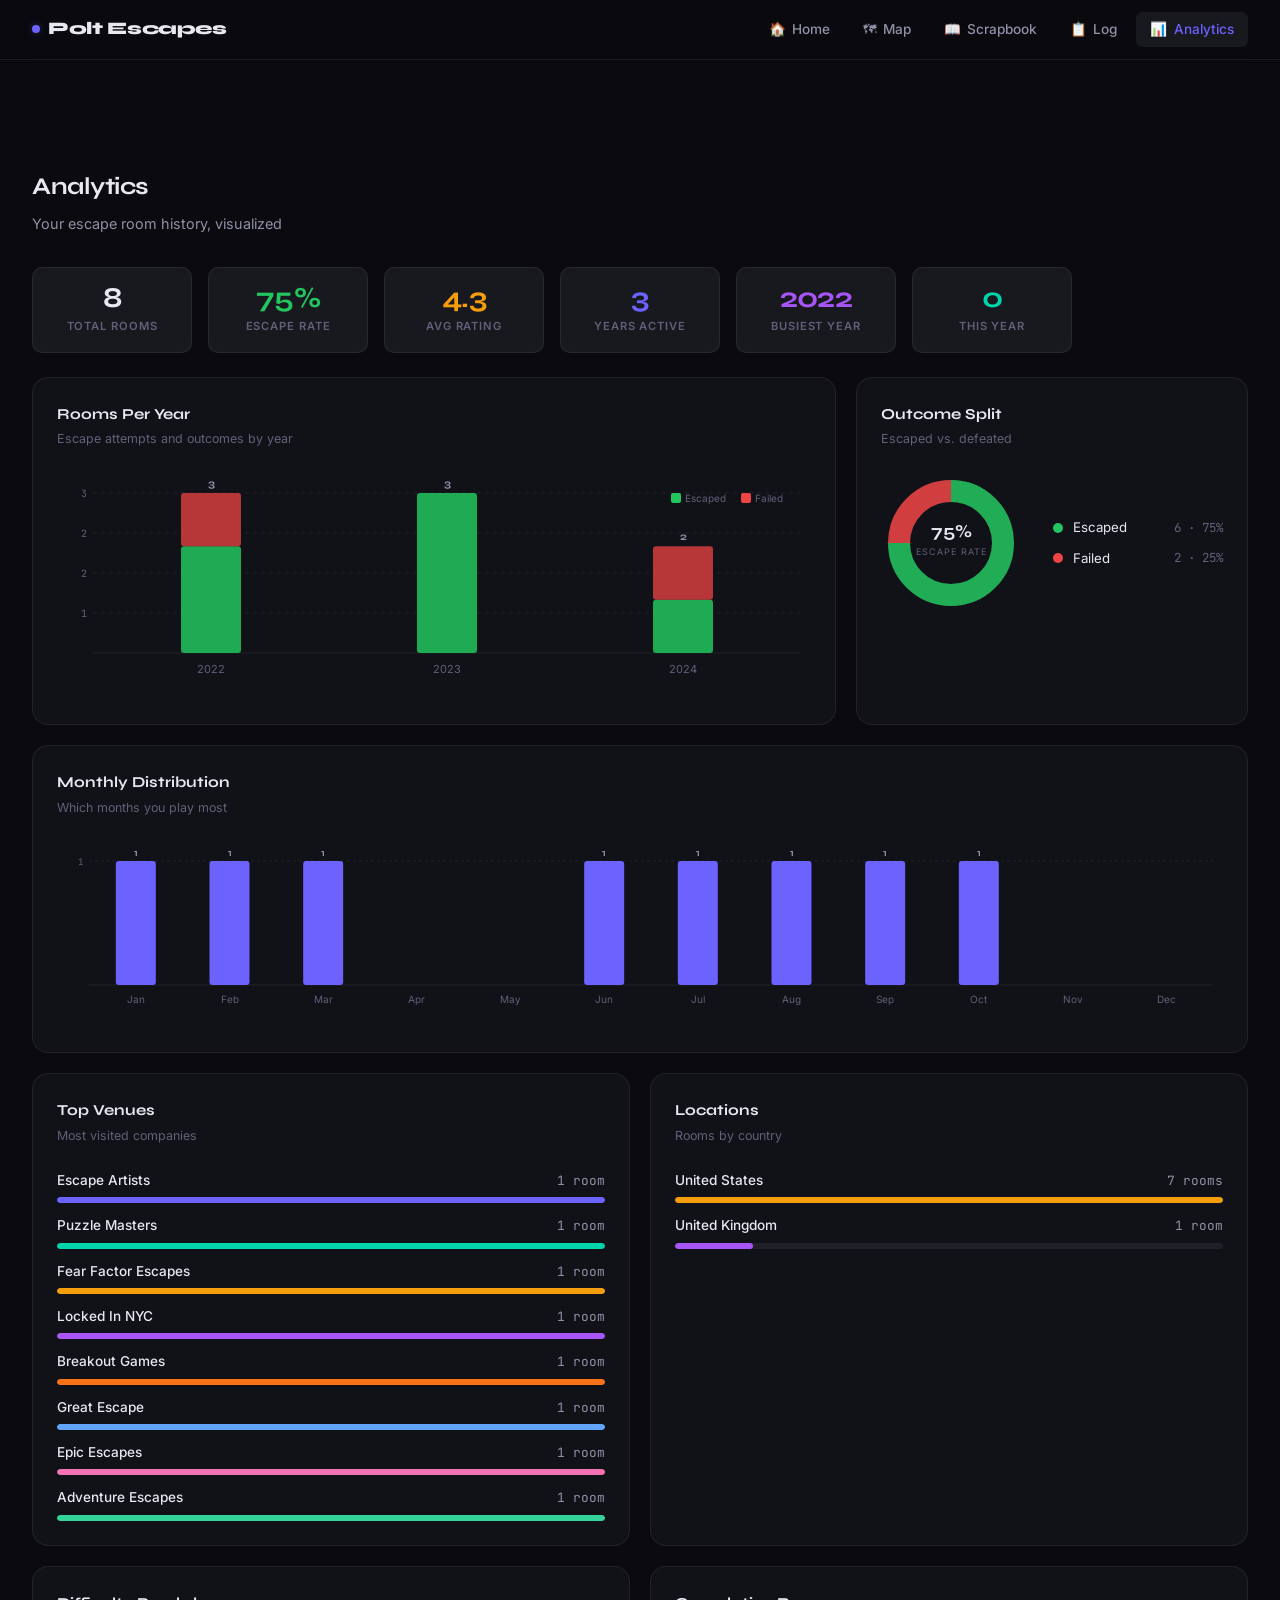
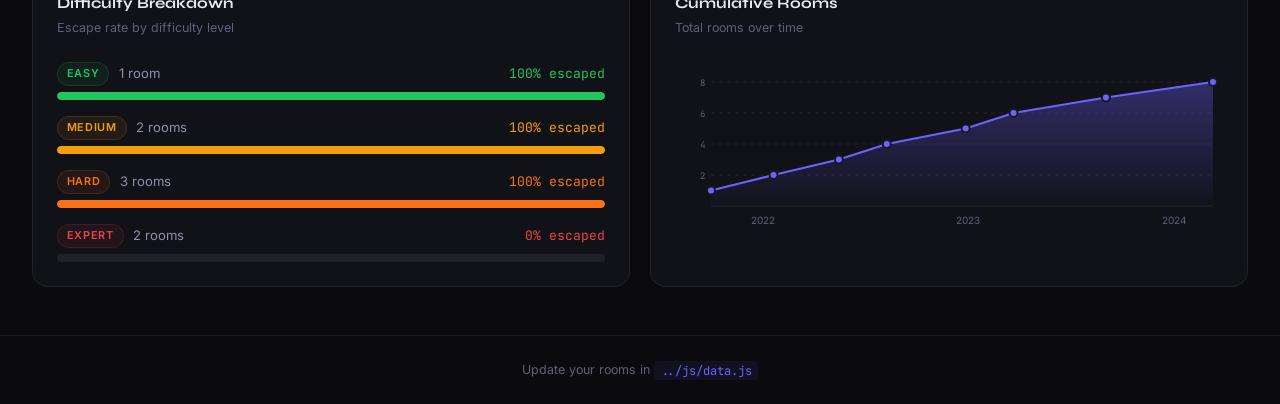
==== commit ed3af444: "Redo difficulty" ====
--- a/pages/analytics.html
+++ b/pages/analytics.html
@@ -308,13 +308,13 @@
         </div>
 
         <!-- Difficulty breakdown -->
-        <!-- <div class="chart-card col-6">
+        <div class="chart-card col-6">
           <div class="chart-card-header">
             <div class="chart-card-title">Difficulty Breakdown</div>
             <div class="chart-card-sub">Escape rate by difficulty level</div>
           </div>
           <div id="diff-breakdown"></div>
-        </div> -->
+        </div>
 
         <!-- Cumulative rooms area chart -->
         <div class="chart-card col-6">
@@ -771,7 +771,7 @@
   buildMonthChart();
   buildRankList('rank-venues',    topVenues,    i => colorByIndex(i));
   buildRankList('rank-countries', topCountries, i => colorByIndex(i + 2));
-  // buildDiffBreakdown();
+  buildDiffBreakdown();
   buildCumulative();
 }
 
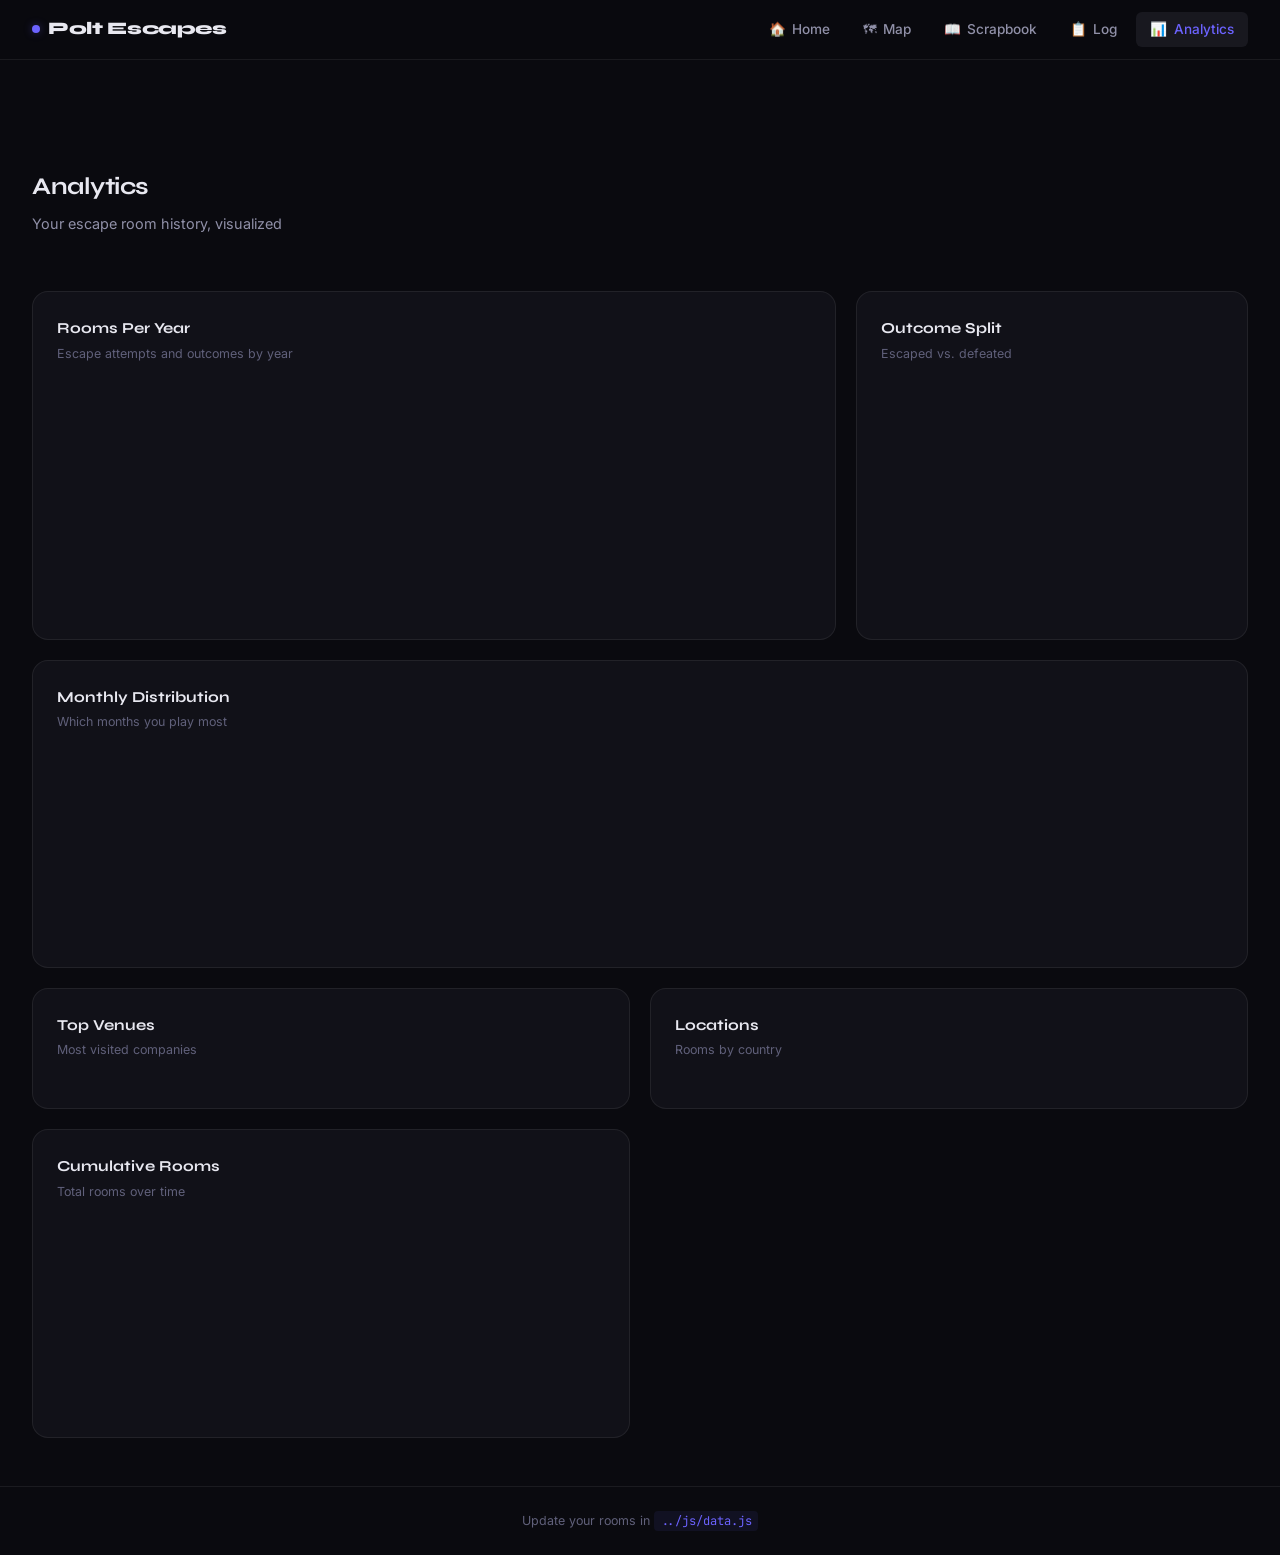
==== commit 0a51e206: "Test data, fix difficulty back" ====
--- a/pages/analytics.html
+++ b/pages/analytics.html
@@ -308,13 +308,13 @@
         </div>
 
         <!-- Difficulty breakdown -->
-        <div class="chart-card col-6">
+        <!-- <div class="chart-card col-6">
           <div class="chart-card-header">
             <div class="chart-card-title">Difficulty Breakdown</div>
             <div class="chart-card-sub">Escape rate by difficulty level</div>
           </div>
           <div id="diff-breakdown"></div>
-        </div>
+        </div> -->
 
         <!-- Cumulative rooms area chart -->
         <div class="chart-card col-6">
@@ -771,7 +771,7 @@
   buildMonthChart();
   buildRankList('rank-venues',    topVenues,    i => colorByIndex(i));
   buildRankList('rank-countries', topCountries, i => colorByIndex(i + 2));
-  buildDiffBreakdown();
+  // buildDiffBreakdown();
   buildCumulative();
 }
 
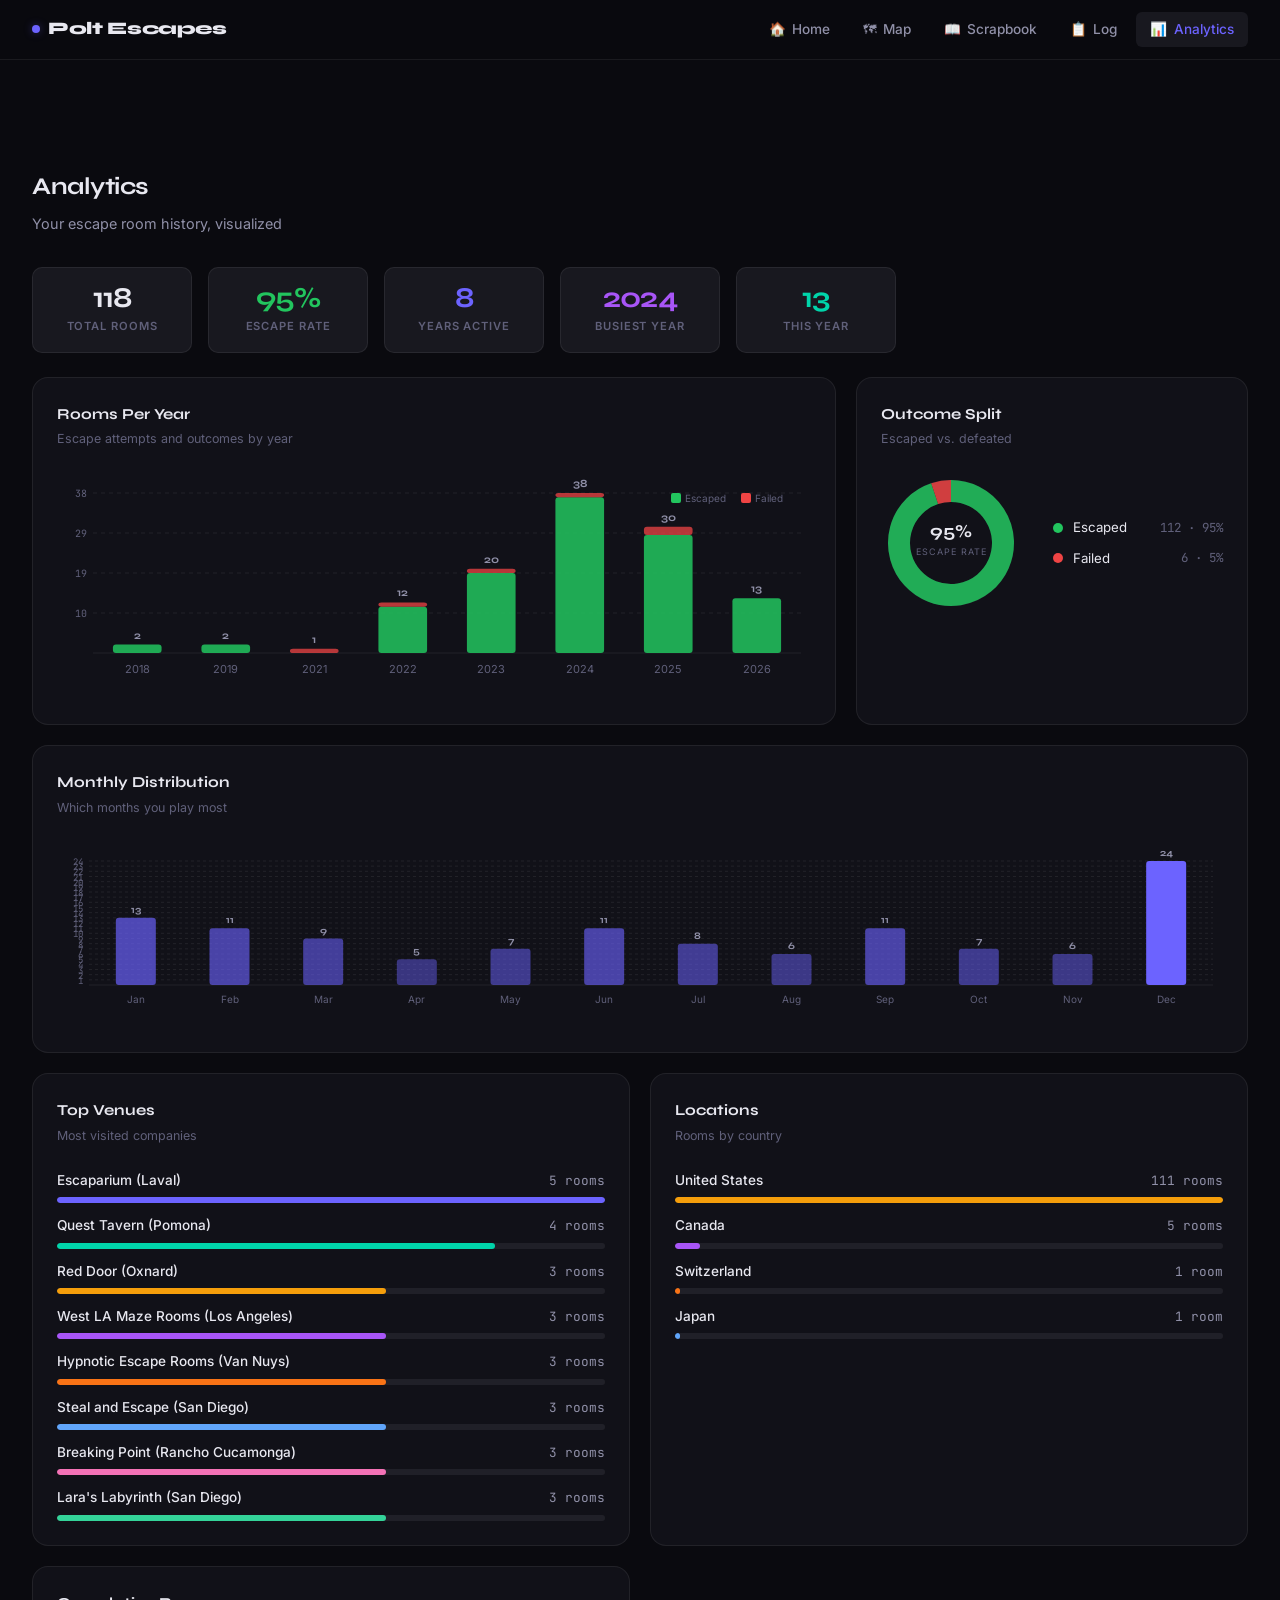
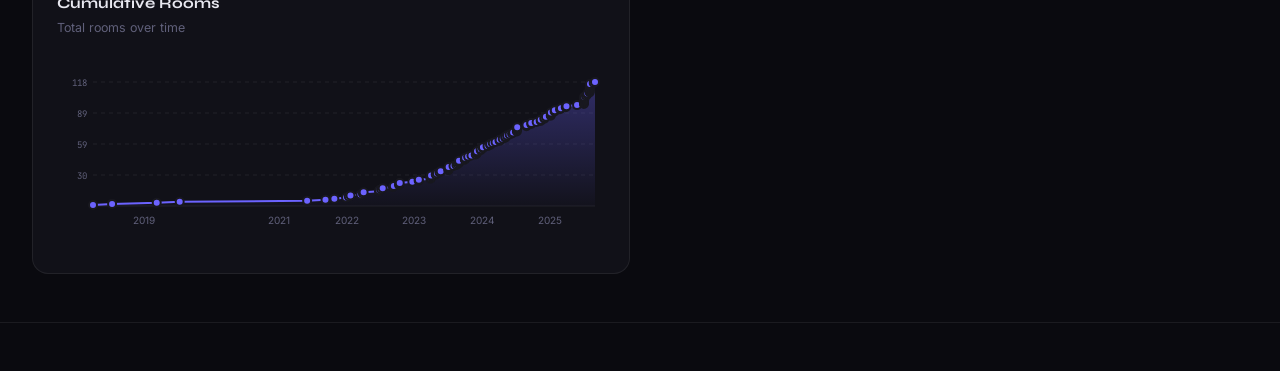
==== commit 79c5d5ba: "Working version with pictures" ====
--- a/pages/analytics.html
+++ b/pages/analytics.html
@@ -337,7 +337,7 @@
 </div>
 
 <footer>
-  Update your rooms in <code>../js/data.js</code>
+  <!-- Update your rooms in <code>../js/data.js</code> -->
 </footer>
 
 <script src="../js/data.js"></script>
@@ -459,7 +459,7 @@
   document.getElementById('highlights').innerHTML = [
     { num: total,                    lbl: 'Total Rooms',    color: C.text },
     { num: `${Math.round(escaped/total*100)}%`, lbl: 'Escape Rate', color: C.success },
-    { num: avgR,                     lbl: 'Avg Rating',     color: C.gold },
+    // { num: avgR,                     lbl: 'Avg Rating',     color: C.gold },
     { num: years.length,             lbl: 'Years Active',   color: C.accent },
     { num: bestY,                    lbl: 'Busiest Year',   color: C.purple },
     { num: thisYear,                 lbl: 'This Year',      color: C.teal },
--- a/css/style.css
+++ b/css/style.css
@@ -166,6 +166,12 @@
   margin: 0 auto 2.5rem;
 }
 
+@keyframes haunt {
+  0%, 100% { transform: translateY(0); opacity: 0.6; }
+  50%       { transform: translateY(-10px); opacity: 1; }
+}
+.ghost { animation: haunt 3s ease-in-out infinite; }
+
 /* ===================== STATS ROW ===================== */
 .stats-row {
   display: flex;
@@ -221,7 +227,7 @@
 
 .section-title {
   font-family: 'Syne', sans-serif;
-  font-size: 1.5rem;
+  font-size: 1.5rem; /*1.5 is default*/
   font-weight: 700;
   letter-spacing: -0.02em;
   color: var(--text);
@@ -272,7 +278,7 @@
 }
 
 .card-title-text {
-  font-weight: 600;
+  font-weight: 600; 
   font-size: 1rem;
   margin-bottom: 0.15rem;
   color: var(--text);
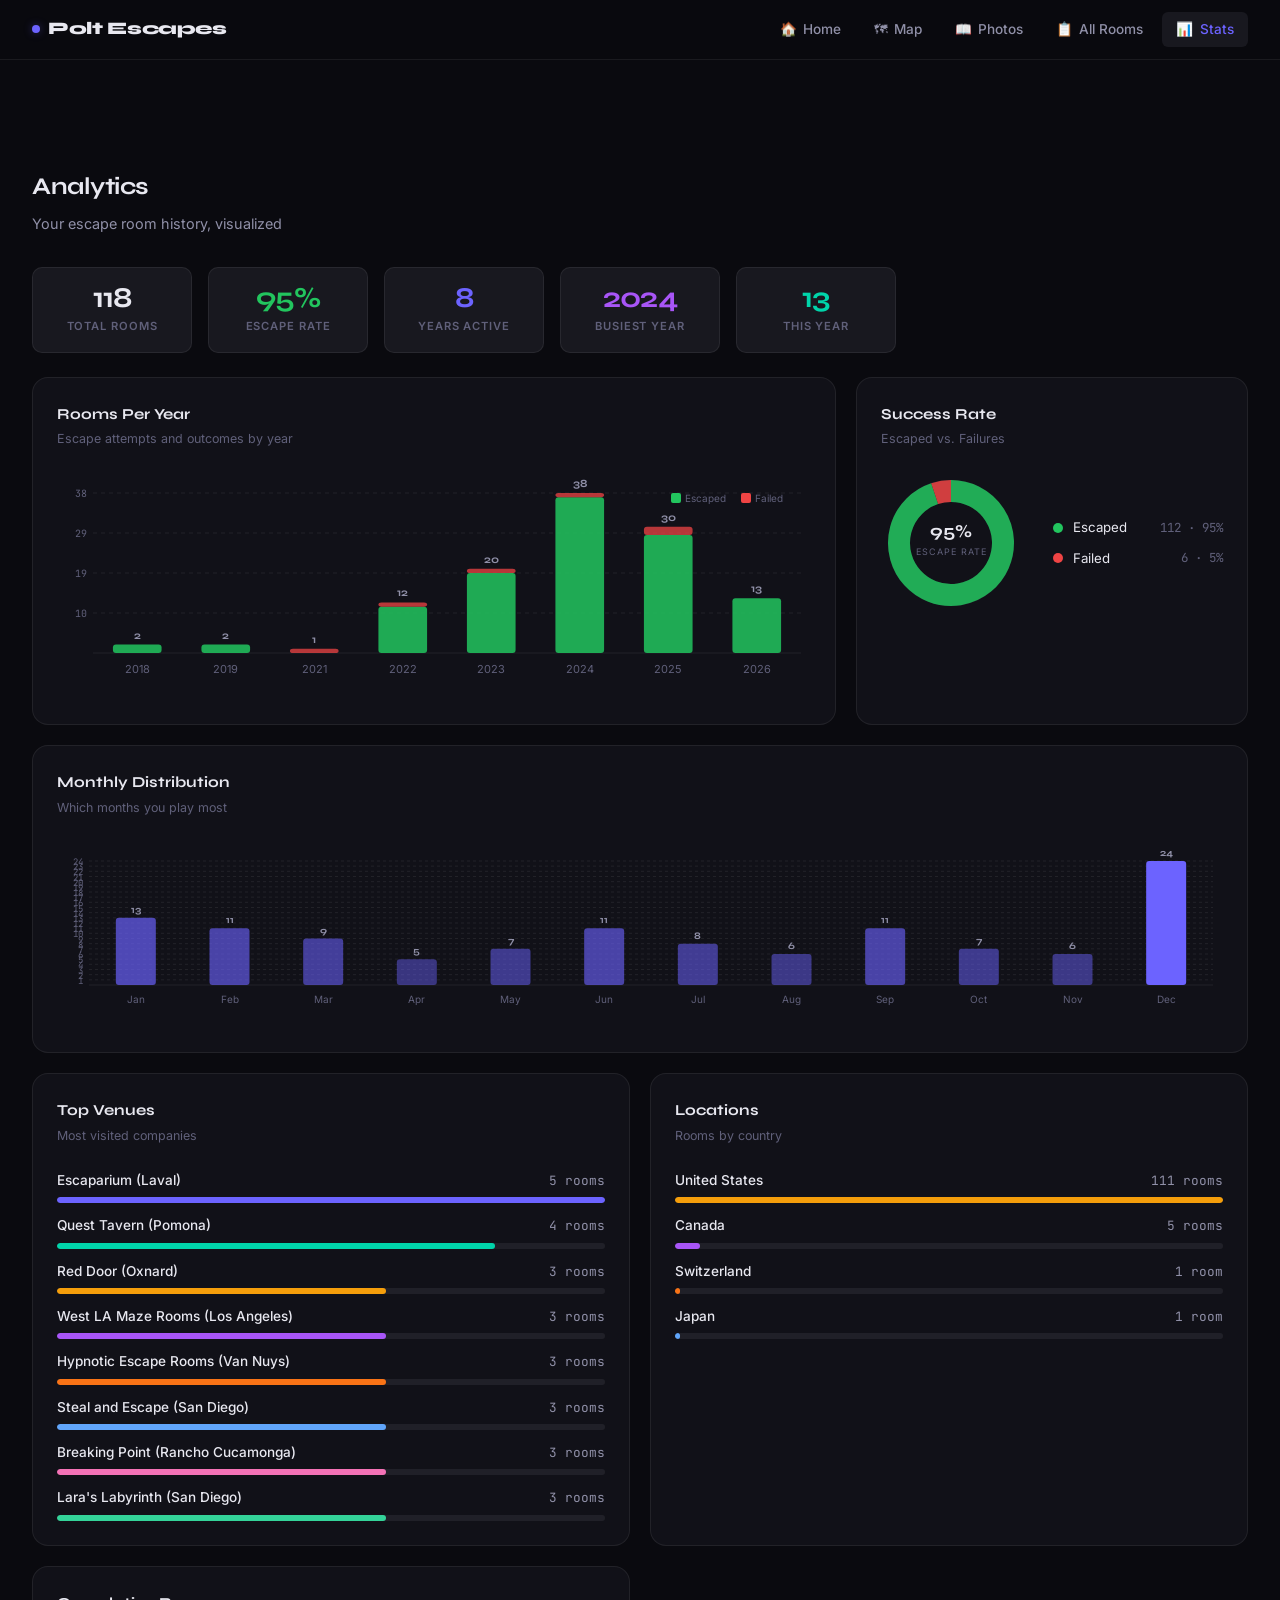
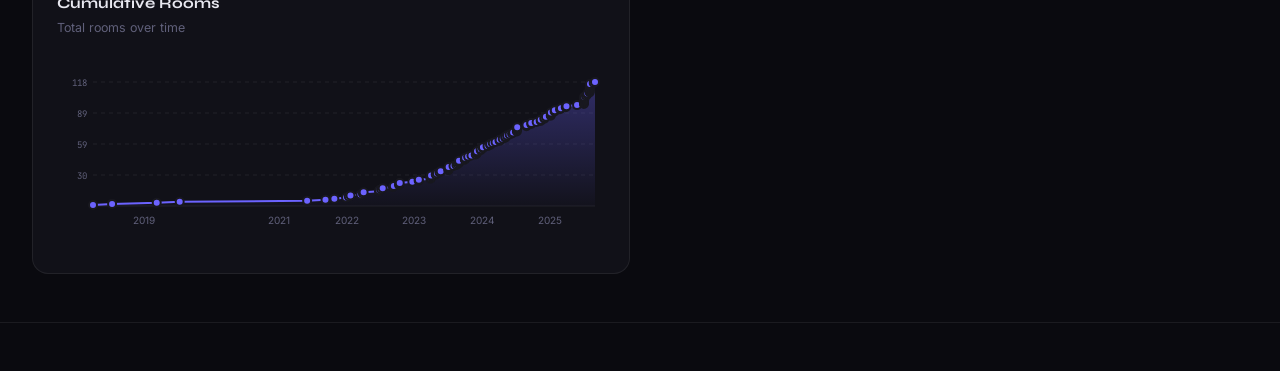
==== commit 686e1962: "Update colors" ====
--- a/pages/analytics.html
+++ b/pages/analytics.html
@@ -274,8 +274,8 @@
         <!-- Outcome donut -->
         <div class="chart-card col-4">
           <div class="chart-card-header">
-            <div class="chart-card-title">Outcome Split</div>
-            <div class="chart-card-sub">Escaped vs. defeated</div>
+            <div class="chart-card-title">Success Rate</div>
+            <div class="chart-card-sub">Escaped vs. Failures</div>
           </div>
           <div class="donut-wrap" id="donut-wrap"></div>
         </div>
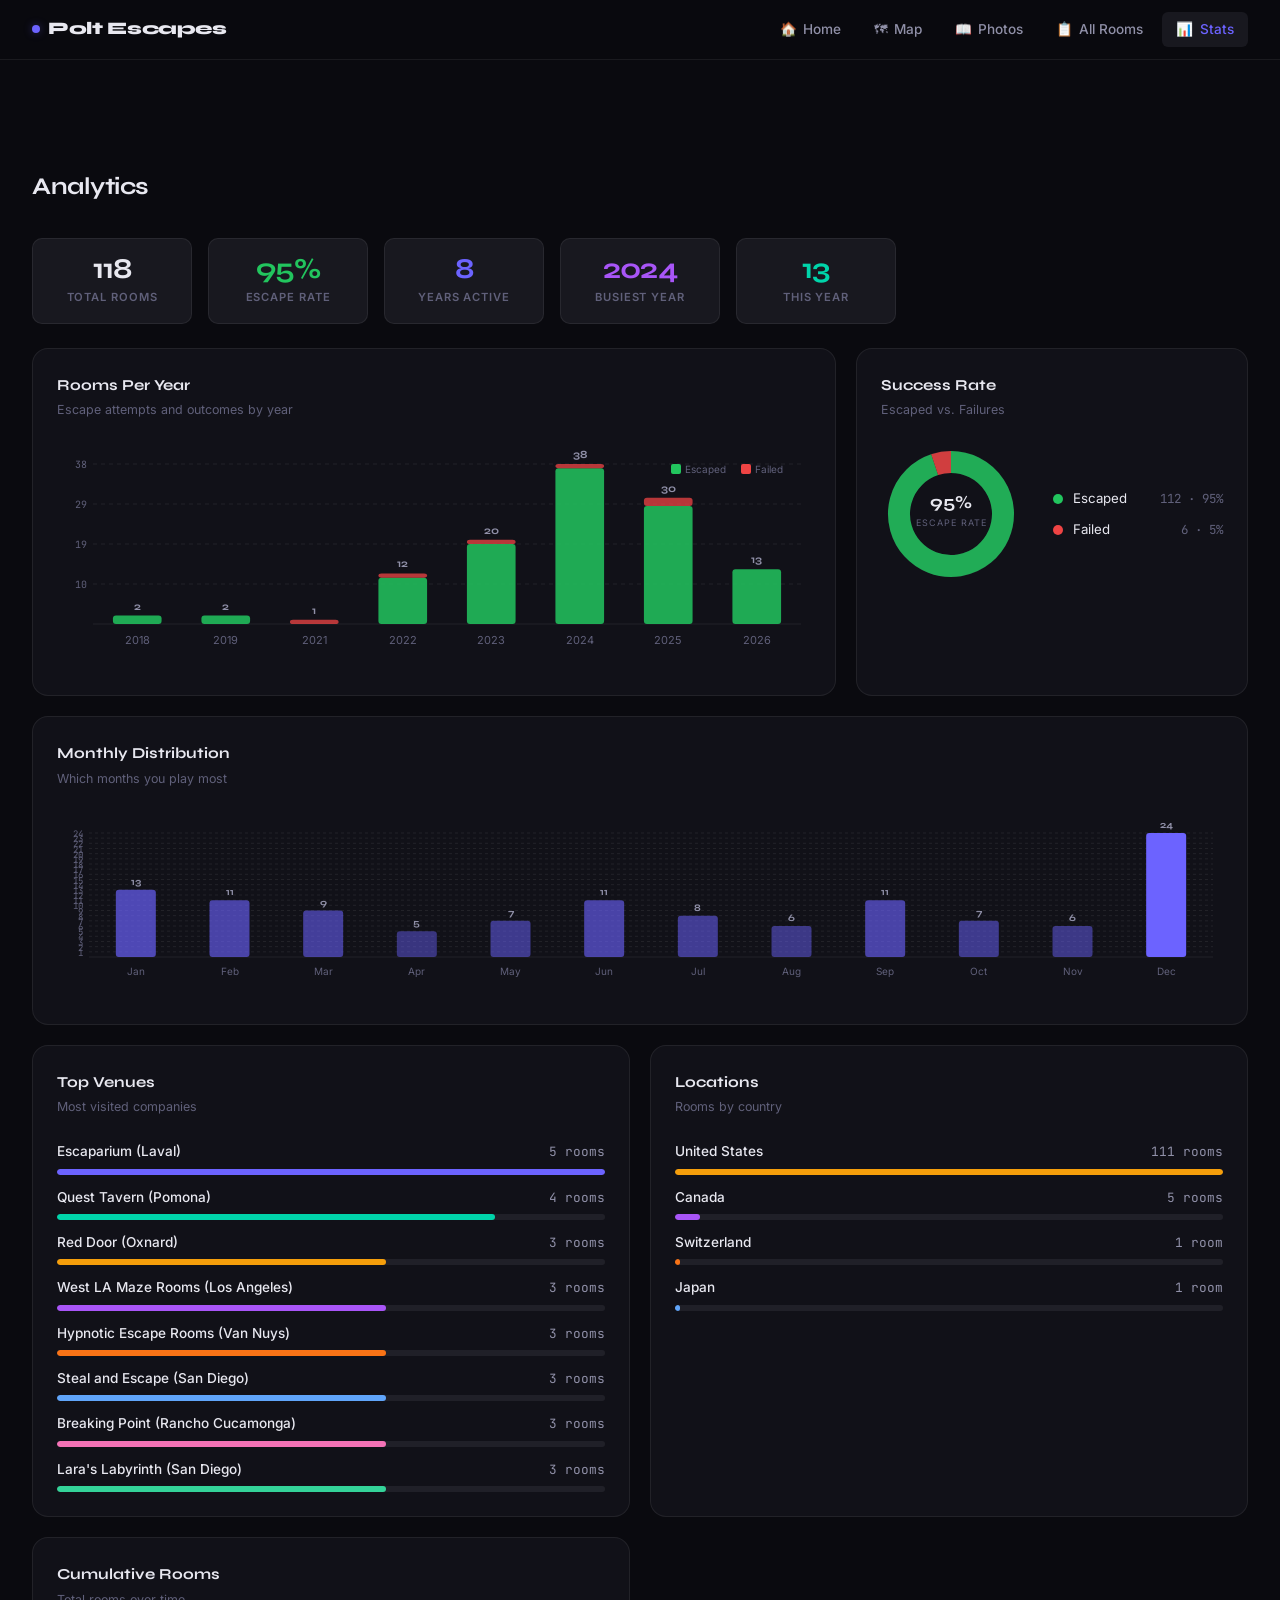
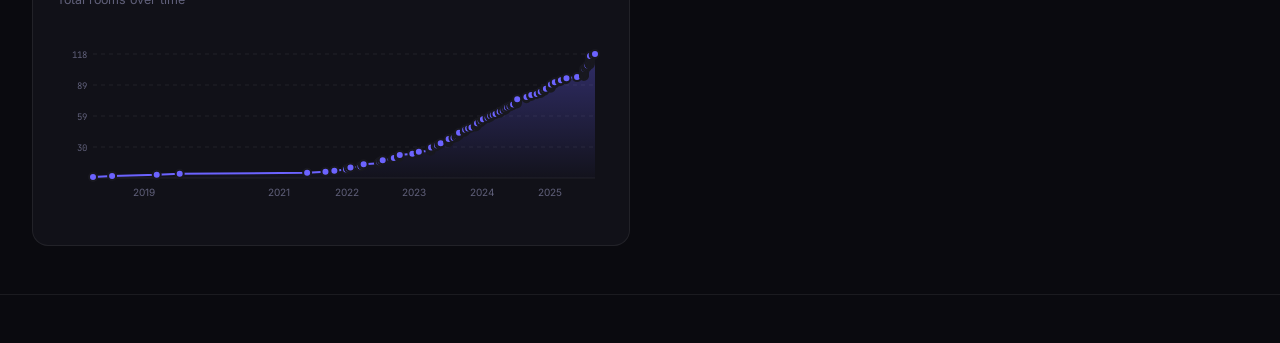
==== commit 20073293: "Remove subtitle" ====
--- a/pages/analytics.html
+++ b/pages/analytics.html
@@ -3,7 +3,7 @@
 <head>
   <meta charset="UTF-8">
   <meta name="viewport" content="width=device-width, initial-scale=1.0">
-  <title>Analytics — The Escape Logs</title>
+  <title>Stats</title>
   <link rel="stylesheet" href="../css/style.css">
   <style>
     /* ── Layout ── */
@@ -254,7 +254,7 @@
     <section class="section">
       <div style="margin-bottom: 2rem;">
         <div class="section-title">Analytics</div>
-        <div class="section-sub">Your escape room history, visualized</div>
+        <!-- <div class="section-sub">Your escape room history, visualized</div> -->
       </div>
 
       <!-- Highlight stats row -->
